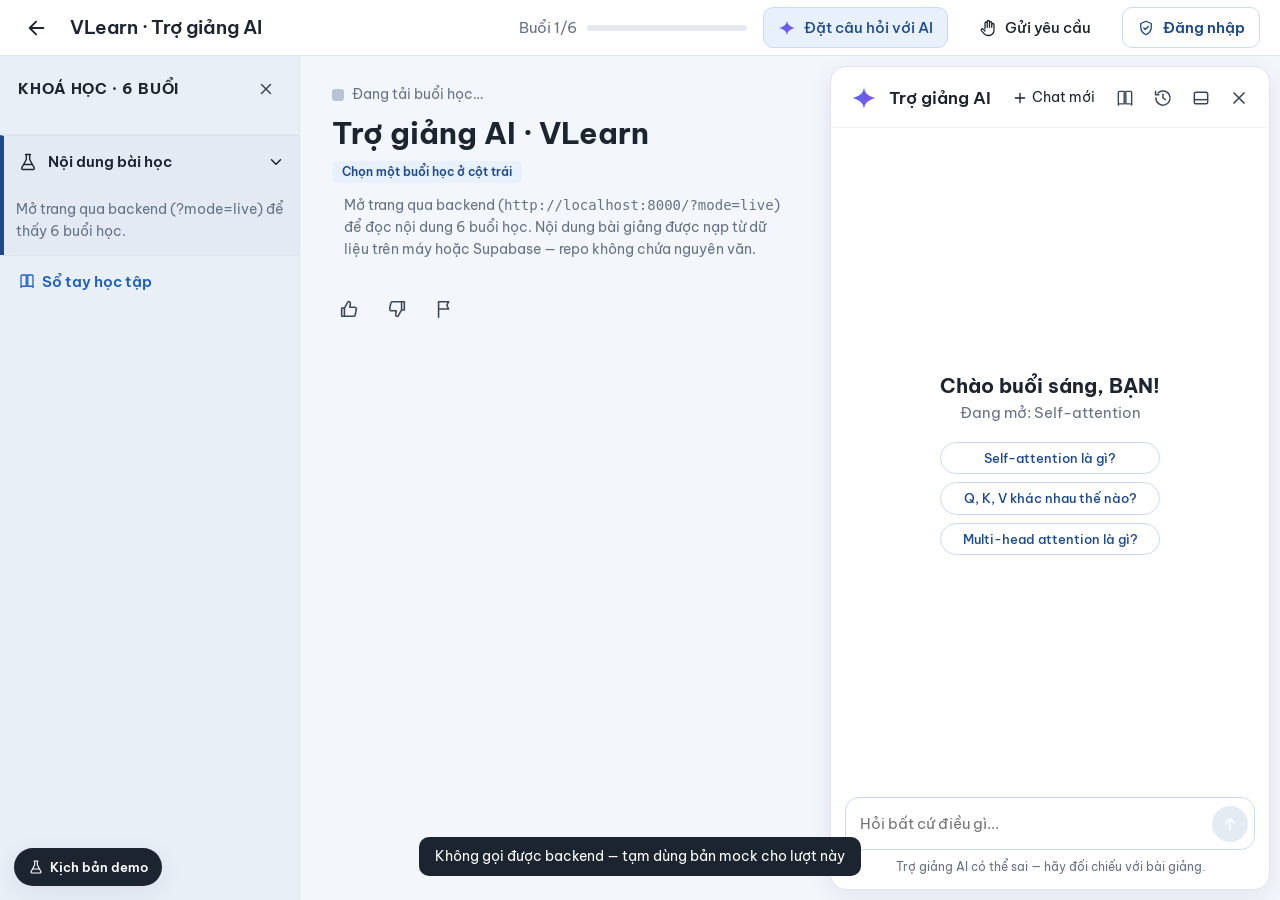
==== frontend/index.html @ 120c7c1f "Tách backend/frontend ra gốc, sửa bôi đen, giảm độ trễ, thêm cấu hình deploy Cấu trúc: bỏ codebase/," ====
<!doctype html>
<html lang="vi">
<head>
  <meta charset="utf-8" />
  <meta name="viewport" content="width=device-width, initial-scale=1" />
  <title>VLearn Adaptive Tutor</title>
  <meta name="description" content="Mock bấm được cho P3 — Trợ giảng AI giải thích lại đúng mức khi học viên chưa hiểu." />
  <link rel="preconnect" href="https://fonts.googleapis.com" />
  <link rel="preconnect" href="https://fonts.gstatic.com" crossorigin />
  <link href="https://fonts.googleapis.com/css2?family=Be+Vietnam+Pro:wght@400;500;600;700&display=swap" rel="stylesheet" />
  <link rel="stylesheet" href="css/styles.css" />
  <link rel="icon" href="data:image/svg+xml,<svg xmlns='http://www.w3.org/2000/svg' viewBox='0 0 100 100'><text y='.9em' font-size='90'>✦</text></svg>" />
</head>
<body>
  <!-- SVG dùng chung -->
  <svg width="0" height="0" style="position:absolute" aria-hidden="true">
    <defs>
      <linearGradient id="spark" x1="0" y1="0" x2="1" y2="1">
        <stop offset="0" stop-color="#3b6cf6" />
        <stop offset="1" stop-color="#9b4de0" />
      </linearGradient>
      <symbol id="i-spark" viewBox="0 0 24 24"><path fill="url(#spark)" d="M12 1.5c.5 4.9 2.2 8 10.5 10.5-8.3 2.5-10 5.6-10.5 10.5-.5-4.9-2.2-8-10.5-10.5C9.8 9.5 11.5 6.4 12 1.5Z"/></symbol>
      <symbol id="i-back" viewBox="0 0 24 24"><path d="M19 12H5m6-7-7 7 7 7" fill="none" stroke="currentColor" stroke-width="2" stroke-linecap="round" stroke-linejoin="round"/></symbol>
      <symbol id="i-hand" viewBox="0 0 24 24"><path d="M8 13V5.5a1.5 1.5 0 0 1 3 0V11m0-6.5V3.5a1.5 1.5 0 0 1 3 0V11m0-6a1.5 1.5 0 0 1 3 0v6m0-3.5a1.5 1.5 0 0 1 3 0V15a7 7 0 0 1-7 7h-1a7 7 0 0 1-5.6-2.8L3.2 15.6a1.6 1.6 0 0 1 2.4-2.1L8 16" fill="none" stroke="currentColor" stroke-width="1.7" stroke-linecap="round" stroke-linejoin="round"/></symbol>
      <symbol id="i-x" viewBox="0 0 24 24"><path d="M6 6l12 12M18 6 6 18" stroke="currentColor" stroke-width="2" stroke-linecap="round"/></symbol>
      <symbol id="i-chev" viewBox="0 0 24 24"><path d="m9 6 6 6-6 6" fill="none" stroke="currentColor" stroke-width="2" stroke-linecap="round" stroke-linejoin="round"/></symbol>
      <symbol id="i-down" viewBox="0 0 24 24"><path d="m6 9 6 6 6-6" fill="none" stroke="currentColor" stroke-width="2" stroke-linecap="round" stroke-linejoin="round"/></symbol>
      <symbol id="i-flask" viewBox="0 0 24 24"><path d="M9 3h6M10 3v6L4.5 19a1.5 1.5 0 0 0 1.3 2h12.4a1.5 1.5 0 0 0 1.3-2L14 9V3M7 15h10" fill="none" stroke="currentColor" stroke-width="1.7" stroke-linecap="round" stroke-linejoin="round"/></symbol>
      <symbol id="i-check" viewBox="0 0 24 24"><path d="m5 12.5 4.5 4.5L19 7.5" fill="none" stroke="currentColor" stroke-width="2" stroke-linecap="round" stroke-linejoin="round"/></symbol>
      <symbol id="i-plus" viewBox="0 0 24 24"><path d="M12 5v14M5 12h14" stroke="currentColor" stroke-width="2" stroke-linecap="round"/></symbol>
      <symbol id="i-history" viewBox="0 0 24 24"><path d="M3.5 12a8.5 8.5 0 1 0 2.5-6M3 4v4h4m5-.5V12l3 2" fill="none" stroke="currentColor" stroke-width="1.8" stroke-linecap="round" stroke-linejoin="round"/></symbol>
      <symbol id="i-panel" viewBox="0 0 24 24"><rect x="4" y="5" width="16" height="14" rx="2" fill="none" stroke="currentColor" stroke-width="1.8"/><path d="M4 14h16" stroke="currentColor" stroke-width="1.8"/></symbol>
      <symbol id="i-book" viewBox="0 0 24 24"><path d="M4 5.5A1.5 1.5 0 0 1 5.5 4H11v15H5.5A1.5 1.5 0 0 0 4 20.5v-15Zm16 0A1.5 1.5 0 0 0 18.5 4H13v15h5.5a1.5 1.5 0 0 1 1.5 1.5v-15Z" fill="none" stroke="currentColor" stroke-width="1.7" stroke-linejoin="round"/></symbol>
      <symbol id="i-up" viewBox="0 0 24 24"><path d="M7 11v9H4v-9h3Zm0 0 4-7a2 2 0 0 1 2.5 2.4L12.8 10H18a2 2 0 0 1 2 2.3l-1.2 6A2 2 0 0 1 16.8 20H7" fill="none" stroke="currentColor" stroke-width="1.7" stroke-linejoin="round"/></symbol>
      <symbol id="i-dn" viewBox="0 0 24 24"><g transform="rotate(180 12 12)"><path d="M7 11v9H4v-9h3Zm0 0 4-7a2 2 0 0 1 2.5 2.4L12.8 10H18a2 2 0 0 1 2 2.3l-1.2 6A2 2 0 0 1 16.8 20H7" fill="none" stroke="currentColor" stroke-width="1.7" stroke-linejoin="round"/></g></symbol>
      <symbol id="i-flag" viewBox="0 0 24 24"><path d="M5 21V4m0 0h11l-2 4 2 4H5" fill="none" stroke="currentColor" stroke-width="1.7" stroke-linecap="round" stroke-linejoin="round"/></symbol>
      <symbol id="i-send" viewBox="0 0 24 24"><path d="M12 19V5m-6 6 6-6 6 6" fill="none" stroke="currentColor" stroke-width="2.2" stroke-linecap="round" stroke-linejoin="round"/></symbol>
      <symbol id="i-doc" viewBox="0 0 24 24"><path d="M7 3h7l4 4v14H7zM14 3v4h4M9.5 12h6M9.5 15.5h6" fill="none" stroke="currentColor" stroke-width="1.7" stroke-linejoin="round"/></symbol>
      <symbol id="i-info" viewBox="0 0 24 24"><circle cx="12" cy="12" r="9" fill="none" stroke="currentColor" stroke-width="1.8"/><path d="M12 11v5m0-8.5v.5" stroke="currentColor" stroke-width="2" stroke-linecap="round"/></symbol>
      <symbol id="i-shield" viewBox="0 0 24 24"><path d="M12 3 5 6v5c0 4.5 3 8 7 10 4-2 7-5.5 7-10V6l-7-3Z" fill="none" stroke="currentColor" stroke-width="1.8" stroke-linejoin="round"/><path d="m9 12 2 2 4-4" fill="none" stroke="currentColor" stroke-width="1.8" stroke-linecap="round" stroke-linejoin="round"/></symbol>
      <symbol id="i-bulb" viewBox="0 0 24 24"><path d="M9 18h6m-5 3h4M12 3a6 6 0 0 0-3.5 10.9c.6.5 1 1.2 1 2.1h5c0-.9.4-1.6 1-2.1A6 6 0 0 0 12 3Z" fill="none" stroke="currentColor" stroke-width="1.7" stroke-linejoin="round"/></symbol>
    </defs>
  </svg>

  <header class="topbar">
    <button class="back" aria-label="Quay lại"><svg width="22" height="22"><use href="#i-back"/></svg></button>
    <h1 id="lessonDay">VLearn · Trợ giảng AI</h1>
    <div class="spacer"></div>
    <div class="progress">Buổi 1/6 <div class="bar"></div></div>
    <button class="top-btn active" id="askAiBtn" aria-pressed="true"><svg width="18" height="18"><use href="#i-spark"/></svg><span class="txt">Đặt câu hỏi với AI</span></button>
    <button class="top-btn" id="requestBtn"><svg width="18" height="18"><use href="#i-hand"/></svg><span class="txt">Gửi yêu cầu</span></button>
    <!-- Chưa đăng nhập thì hiện hẳn nút có chữ; đăng nhập rồi mới thu về avatar. -->
    <button class="top-btn signin" id="signInBtn"><svg width="18" height="18"><use href="#i-shield"/></svg><span class="txt">Đăng nhập</span></button>
    <button class="avatar" id="topAvatar" aria-label="Tài khoản" title="Tài khoản của bạn" hidden>?</button>
    <div class="account-menu" id="accountMenu"></div>
  </header>

  <div class="shell">
    <!-- Cột trái: 6 buổi học + mục trong buổi -->
    <nav class="sidebar" aria-label="Nội dung khoá học">
      <div class="side-head"><h2>KHOÁ HỌC · 6 BUỔI</h2><button class="icon-btn" aria-label="Đóng"><svg width="18" height="18"><use href="#i-x"/></svg></button></div>
      <div class="lesson-list" id="lessonList"></div>
      <div class="side-group">
        <div class="gtitle"><svg width="20" height="20"><use href="#i-flask"/></svg><span style="flex:1" id="sideGroupTitle">Nội dung bài học</span><svg width="18" height="18"><use href="#i-down"/></svg></div>
        <div id="sideItems"></div>
      </div>
      <div class="side-foot">
        <button class="link-btn" id="openNotebookSide"><svg width="18" height="18"><use href="#i-book"/></svg>Sổ tay học tập</button>
      </div>
    </nav>

    <!-- Nội dung bài — nạp lúc chạy từ /api/lessons, không nằm trong repo -->
    <main class="main" id="main">
      <article class="lesson">
        <div id="lessonHead">
          <div class="crumb"><i></i>Đang tải buổi học…</div>
          <h2>Trợ giảng AI · VLearn</h2>
          <span class="tag">Chọn một buổi học ở cột trái</span>
        </div>

        <div class="lesson-body" id="lessonBody">
          <p class="side-empty">Mở trang qua backend (<code>http://localhost:8000/?mode=live</code>) để đọc nội dung 6 buổi học.
          Nội dung bài giảng được nạp từ dữ liệu trên máy hoặc Supabase — repo không chứa nguyên văn.</p>
        </div>

        <div class="feedback-row">
          <button class="icon-btn" aria-label="Thích"><svg width="22" height="22"><use href="#i-up"/></svg></button>
          <button class="icon-btn" aria-label="Không thích"><svg width="22" height="22"><use href="#i-dn"/></svg></button>
          <button class="icon-btn" aria-label="Báo lỗi"><svg width="22" height="22"><use href="#i-flag"/></svg></button>
        </div>
      </article>
    </main>

    <!-- Trợ giảng AI -->
    <aside class="tutor" id="tutor" aria-label="Trợ giảng AI">
      <div class="t-head">
        <svg width="26" height="26"><use href="#i-spark"/></svg>
        <span class="name">Trợ giảng AI</span>
        <button class="new" id="newChat" aria-label="Chat mới"><svg width="16" height="16"><use href="#i-plus"/></svg><span class="txt">Chat mới</span></button>
        <button class="icon-btn" id="notebookBtn" aria-label="Sổ tay học tập" title="Sổ tay học tập"><svg width="20" height="20"><use href="#i-book"/></svg></button>
        <button class="icon-btn" id="historyBtn" aria-label="Lịch sử" title="Lịch sử chat"><svg width="20" height="20"><use href="#i-history"/></svg></button>
        <button class="icon-btn" id="wideBtn" aria-label="Mở rộng" title="Mở rộng khung chat"><svg width="20" height="20"><use href="#i-panel"/></svg></button>
        <button class="icon-btn" id="closeTutor" aria-label="Đóng"><svg width="20" height="20"><use href="#i-x"/></svg></button>
      </div>
      <div class="t-body" id="chat" aria-live="polite"></div>
      <div class="t-foot">
        <div class="sel-chip" id="selChip" hidden><svg width="14" height="14"><use href="#i-doc"/></svg><span id="selText"></span><button class="icon-btn" id="selClear" aria-label="Bỏ đoạn đã chọn"><svg width="14" height="14"><use href="#i-x"/></svg></button></div>
        <form class="composer" id="composer">
          <input id="input" autocomplete="off" placeholder="Hỏi bất cứ điều gì..." aria-label="Câu hỏi cho Trợ giảng AI" />
          <button class="send" id="sendBtn" aria-label="Gửi"><svg width="18" height="18"><use href="#i-send"/></svg></button>
        </form>
        <div class="disclaimer">Trợ giảng AI có thể sai — hãy đối chiếu với bài giảng.</div>
      </div>
    </aside>
  </div>

  <button class="sel-pop" id="selPop"><svg width="14" height="14"><use href="#i-spark"/></svg>Hỏi Trợ giảng AI</button>

  <!-- Sổ tay học tập -->
  <div class="overlay" id="notebook" role="dialog" aria-modal="true" aria-labelledby="nbTitle">
    <div class="modal">
      <header>
        <svg width="22" height="22"><use href="#i-book"/></svg>
        <h3 id="nbTitle">Sổ tay học tập · Mức hiểu của bạn</h3>
        <button class="icon-btn" data-close aria-label="Đóng"><svg width="18" height="18"><use href="#i-x"/></svg></button>
      </header>
      <div class="content" id="nbContent"></div>
    </div>
  </div>

  <!-- Đoạn nguồn -->
  <div class="overlay" id="sourceView" role="dialog" aria-modal="true" aria-labelledby="srcTitle">
    <div class="modal">
      <header>
        <svg width="22" height="22"><use href="#i-doc"/></svg>
        <h3 id="srcTitle">Đoạn gốc</h3>
        <button class="icon-btn" data-close aria-label="Đóng"><svg width="18" height="18"><use href="#i-x"/></svg></button>
      </header>
      <div class="content" id="srcContent"></div>
    </div>
  </div>

  <!-- Bảng điều khiển demo -->
  <button class="demo-toggle" id="demoToggle" aria-expanded="false"><svg width="16" height="16"><use href="#i-flask"/></svg>Kịch bản demo</button>
  <div class="demo" id="demo"></div>

  <!-- Đăng nhập / đăng ký -->
  <div class="overlay" id="authOverlay" role="dialog" aria-modal="true" aria-labelledby="authTitle">
    <div class="modal narrow">
      <header>
        <svg width="22" height="22"><use href="#i-shield"/></svg>
        <h3 id="authTitle">Tài khoản học viên</h3>
        <button class="icon-btn" data-close aria-label="Đóng"><svg width="18" height="18"><use href="#i-x"/></svg></button>
      </header>
      <div class="content" id="authBody"></div>
    </div>
  </div>

  <div class="toast" id="toast" role="status"></div>

  <!-- Địa chỉ backend khi deploy tách đôi (Vercel + Render). Không chứa bí mật. -->
  <script src="config.js"></script>
  <script src="js/content.js"></script>
  <!-- Sinh trên máy bởi scripts/build_local_data.py, KHÔNG commit. Thiếu file thì mock dùng tóm tắt. -->
  <script src="data/sources.local.js" onerror="window.VLEARN_SOURCES_LOCAL = null"></script>
  <script src="js/engine.js"></script>
  <script src="js/api.js"></script>
  <script src="js/app.js"></script>
  <script src="js/auth.js"></script>
  <script src="js/lessons.js"></script>
</body>
</html>
---- frontend/css/styles.css ----
:root {
  --navy: #1b4a8f;
  --navy-dark: #143a73;
  --blue: #1f5fbf;
  --blue-soft: #e8f0fc;
  --blue-line: #c9daf5;
  --bg: #f3f6fb;
  --side: #e9eff7;
  --surface: #ffffff;
  --line: #dfe5ee;
  --text: #1c2430;
  --muted: #667285;
  --red: #d0312d;
  --green: #1d7f47;
  --green-soft: #e9f6ee;
  --amber: #a15c00;
  --amber-soft: #fff4e0;
  --violet: #6a4ce0;
  --radius: 14px;
  --shadow: 0 6px 24px rgba(20, 40, 80, 0.08);
  --font: "Be Vietnam Pro", system-ui, -apple-system, "Segoe UI", Roboto, sans-serif;
}

* { box-sizing: border-box; }
html, body { margin: 0; height: 100%; }
body {
  font-family: var(--font);
  color: var(--text);
  background: var(--bg);
  font-size: 15px;
  line-height: 1.55;
  overflow: hidden;
}
button { font: inherit; color: inherit; cursor: pointer; }
.sr-only { position: absolute; width: 1px; height: 1px; overflow: hidden; clip: rect(0 0 0 0); }
svg { flex-shrink: 0; }

/* ---------- Header ---------- */
.topbar {
  height: 56px;
  display: flex;
  align-items: center;
  gap: 16px;
  padding: 0 20px;
  background: var(--surface);
  border-bottom: 1px solid var(--line);
  position: relative;
  z-index: 20;
}
.topbar .back { border: 0; background: none; padding: 6px; border-radius: 8px; display: grid; place-items: center; }
.topbar .back:hover { background: var(--bg); }
.topbar h1 { font-size: 19px; font-weight: 600; margin: 0; white-space: nowrap; }
.topbar .spacer { flex: 1; }
.progress { display: flex; align-items: center; gap: 10px; color: var(--muted); font-size: 15px; white-space: nowrap; }
.progress .bar { width: 160px; height: 6px; border-radius: 6px; background: #e6eaf0; }
.top-btn {
  display: inline-flex; align-items: center; gap: 8px;
  border: 1px solid transparent; background: none;
  padding: 8px 14px; border-radius: 10px; font-weight: 500; white-space: nowrap;
}
.top-btn:hover { background: var(--bg); }
.top-btn.active { background: var(--blue-soft); border-color: var(--blue-line); color: var(--navy); }
/* .top-btn/.avatar đặt display nên phải thắng lại thuộc tính hidden của HTML. */
.top-btn[hidden], .avatar[hidden] { display: none !important; }
.top-btn.signin { border-color: var(--blue-line); color: var(--navy); font-weight: 600; }
.top-btn.signin:hover { background: var(--blue-soft); }
.avatar {
  width: 40px; height: 40px; border-radius: 50%;
  background: var(--blue-soft); color: var(--navy);
  display: grid; place-items: center; font-weight: 700; font-size: 14px;
}
.avatar.sm { width: 30px; height: 30px; font-size: 12px; background: var(--blue-soft); }

/* ---------- Layout ---------- */
.shell { display: flex; height: calc(100% - 56px); }

.sidebar {
  width: 300px;
  background: var(--side);
  border-right: 1px solid var(--line);
  overflow-y: auto;
  flex-shrink: 0;
}
.side-head { display: flex; justify-content: space-between; align-items: center; padding: 18px 18px 14px; }
.side-head h2 { font-size: 15px; letter-spacing: 0.06em; margin: 0; font-weight: 700; }
.side-row {
  display: flex; justify-content: space-between; align-items: center;
  padding: 14px 18px; border-top: 1px solid var(--line); font-weight: 600; font-size: 16px;
  background: none; border-left: 0; border-right: 0; border-bottom: 0; width: 100%; text-align: left;
}
.side-group { border-top: 1px solid var(--line); border-left: 4px solid var(--navy); background: #e3eaf4; }
.side-group .gtitle { display: flex; align-items: center; gap: 10px; padding: 14px 14px; font-weight: 600; }
.side-item {
  display: flex; align-items: center; gap: 10px;
  padding: 10px 14px 10px 18px; font-size: 14.5px; width: 100%;
  border: 0; background: none; text-align: left;
}
.side-item .num {
  width: 24px; height: 24px; border-radius: 50%; border: 1.5px solid #8292a8;
  display: grid; place-items: center; font-size: 12px; flex-shrink: 0;
}
.side-item .label { flex: 1; overflow: hidden; white-space: nowrap; text-overflow: ellipsis; }
.side-item .state { font-size: 13px; color: var(--muted); white-space: nowrap; }
.side-item .state.done { color: var(--text); }
.side-item.active { background: var(--blue-soft); color: var(--navy); font-weight: 600; box-shadow: inset 3px 0 0 var(--red); border-radius: 0 10px 10px 0; margin-right: 10px; width: calc(100% - 10px); }
.side-item.active .num { background: var(--navy); color: #fff; border-color: var(--navy); }
.side-item.active .state { color: var(--navy); font-weight: 600; }
.side-foot { padding: 14px 18px; border-top: 1px solid var(--line); }
.link-btn { border: 0; background: none; color: var(--blue); font-weight: 600; padding: 0; display: inline-flex; gap: 6px; align-items: center; }

.main { flex: 1; overflow-y: auto; min-width: 0; }
.lesson { max-width: 820px; margin: 0 auto; padding: 28px 32px 60px; }
.crumb { display: inline-flex; align-items: center; gap: 8px; color: var(--muted); font-size: 14px; }
.crumb i { width: 12px; height: 12px; border-radius: 3px; background: #b8c3d3; display: inline-block; }
.lesson h2 { font-size: 30px; line-height: 1.25; margin: 8px 0 6px; }
.tag { display: inline-block; font-size: 12px; background: var(--blue-soft); color: var(--navy); padding: 2px 10px; border-radius: 6px; font-weight: 600; }

.slide {
  margin: 20px 0;
  border-radius: 14px;
  padding: 26px 28px;
  color: #fff;
  background: radial-gradient(circle at 85% 15%, #27508f 0%, transparent 45%), linear-gradient(135deg, #0f2447, #163a6e);
  position: relative;
}
.slide h3 { margin: 0; font-size: 24px; }
.slide .sub { opacity: 0.8; margin-bottom: 18px; }
.sentence { display: flex; flex-wrap: wrap; gap: 8px; margin-bottom: 14px; }
.tok { padding: 4px 10px; border-radius: 8px; background: rgba(255, 255, 255, 0.1); border: 1px solid rgba(255, 255, 255, 0.2); font-size: 14px; }
.tok.q { background: #f2c14e; color: #1b1b1b; border-color: #f2c14e; font-weight: 700; }
.weights { display: grid; grid-template-columns: 90px 1fr 44px; gap: 6px 10px; align-items: center; font-size: 13px; max-width: 460px; }
.weights .w { height: 8px; border-radius: 6px; background: rgba(255, 255, 255, 0.15); overflow: hidden; }
.weights .w span { display: block; height: 100%; background: linear-gradient(90deg, #7fb2ff, #b9d4ff); }
.slide .note { position: absolute; right: 16px; bottom: 10px; font-size: 11px; opacity: 0.65; }
.qkv { display: flex; gap: 10px; margin-top: 16px; flex-wrap: wrap; }
.qkv div { border: 1px solid rgba(255, 255, 255, 0.35); border-radius: 10px; padding: 6px 12px; font-size: 13px; }

.lesson-body p { margin: 0 0 14px; }
.lesson-body .src { color: var(--muted); font-size: 12px; }

/* ---------- Mục bài giảng dạng "slide" (js/lessons.js · renderSlide) ----------
   Transcript là lời nói nên đọc thẳng rất lan man. Mỗi mục vì vậy hiện theo thứ tự:
   ý chính đã duyệt → khái niệm → lời giảng đã dọn → hoạt động lớp → nguyên văn (gập lại). */
.lesson .hint { font-size: 13px; color: var(--muted); margin: 14px 0 0; }
.lesson .hint b { color: var(--navy); }

.lslide {
  background: var(--surface); border: 1px solid var(--line); border-radius: var(--radius);
  padding: 20px 24px 18px; margin: 18px 0; scroll-margin-top: 16px;
}
.lslide-head { display: flex; gap: 12px; align-items: flex-start; margin-bottom: 14px; }
.lslide-no {
  flex-shrink: 0; width: 26px; height: 26px; border-radius: 8px; background: var(--navy); color: #fff;
  display: grid; place-items: center; font-size: 13px; font-weight: 700; margin-top: 2px;
}
.lslide-title h3 { margin: 0; font-size: 19px; line-height: 1.3; }
.lslide-meta { display: block; font-size: 12.5px; color: var(--muted); margin-top: 3px; }

.lslide-key { background: var(--blue-soft); border-radius: 10px; padding: 12px 16px; margin-bottom: 14px; }
.lslide-key-title { font-size: 12.5px; font-weight: 700; color: var(--navy); text-transform: uppercase; letter-spacing: 0.04em; }
.lslide-key ul { margin: 8px 0 0; padding-left: 18px; }
.lslide-key li { margin-bottom: 5px; line-height: 1.5; }
.lslide-key li:last-child { margin-bottom: 0; }

.lslide-concepts { display: flex; flex-wrap: wrap; gap: 6px; align-items: center; margin-bottom: 14px; }
.lslide-concepts .lbl { font-size: 12.5px; color: var(--muted); }

.lslide-body { line-height: 1.65; }
.lslide-body p { margin: 0 0 12px; }
.lslide-body p:last-child { margin-bottom: 0; }

.lslide-activity {
  font-size: 13.5px; color: var(--amber); background: var(--amber-soft);
  border-radius: 8px; padding: 8px 12px; margin-top: 12px;
}

.lslide-raw { margin-top: 14px; border-top: 1px dashed var(--line); padding-top: 10px; }
.lslide-raw summary { cursor: pointer; font-size: 13px; color: var(--muted); }
.lslide-raw summary:hover { color: var(--navy); }
.lslide-raw p { font-size: 13.5px; color: #48566b; line-height: 1.6; margin: 10px 0 0; }
.lslide-rawid { font-size: 11px; color: var(--muted); background: var(--bg); border-radius: 4px; padding: 1px 5px; }
.card { background: var(--surface); border: 1px solid var(--line); border-radius: var(--radius); padding: 18px 20px; margin: 18px 0; }
.card h4 { margin: 0 0 10px; display: flex; align-items: center; gap: 8px; font-size: 15px; }
.card ul { margin: 0; padding-left: 20px; }
.feedback-row { display: flex; gap: 14px; margin: 20px 0; }
.icon-btn { border: 0; background: none; padding: 6px; border-radius: 8px; display: inline-grid; place-items: center; color: #3b4658; }
.icon-btn:hover { background: #eef2f7; }
.icon-btn.on { color: var(--navy); background: var(--blue-soft); }
.nav-row { display: flex; justify-content: space-between; border-top: 1px solid var(--line); padding-top: 18px; }
.btn { border-radius: 10px; padding: 11px 20px; font-weight: 600; border: 1px solid var(--line); background: var(--surface); display: inline-flex; align-items: center; gap: 8px; }
.btn.primary { background: var(--navy); border-color: var(--navy); color: #fff; }
.btn.primary:hover { background: var(--navy-dark); }
.btn.small { padding: 7px 12px; font-size: 13.5px; border-radius: 8px; }
.too-long { color: var(--red); font-size: 17px; margin: 8px 0; }

.sel-pop {
  position: fixed; z-index: 40; display: none;
  background: var(--navy); color: #fff; border: 0; border-radius: 10px;
  padding: 7px 12px; font-weight: 600; font-size: 13px; box-shadow: var(--shadow);
  align-items: center; gap: 6px;
}

/* ---------- Tutor panel ---------- */
.tutor {
  width: 440px;
  flex-shrink: 0;
  margin: 10px 10px 10px 0;
  background: var(--surface);
  border: 1px solid var(--line);
  border-radius: 16px;
  display: flex;
  flex-direction: column;
  box-shadow: var(--shadow);
  min-height: 0;
  transition: width 0.2s ease;
}
.tutor.wide { width: 640px; }
.tutor[hidden] { display: none; }
.t-head { display: flex; align-items: center; gap: 6px; padding: 14px 14px 12px 20px; border-bottom: 1px solid #eef1f5; }
.t-head .name { font-weight: 600; font-size: 16.5px; margin-left: 6px; flex: 1; }
.t-head .new { border: 0; background: none; display: inline-flex; align-items: center; gap: 4px; padding: 6px 8px; border-radius: 8px; font-size: 14px; }
.t-head .new:hover { background: var(--bg); }

.t-body { flex: 1; overflow-y: auto; padding: 18px 16px 8px; display: flex; flex-direction: column; gap: 14px; }
.empty { margin: auto; text-align: center; padding: 20px; }
.empty .hi { font-size: 20px; font-weight: 700; }
.empty .ctx { color: var(--muted); }
.empty .starters { display: flex; flex-direction: column; gap: 8px; margin-top: 18px; }

.msg { display: flex; gap: 10px; align-items: flex-start; }
.msg.user { justify-content: flex-end; }
.msg.user > div:first-child { max-width: 80%; }
.bubble { background: var(--blue-soft); color: var(--navy); padding: 9px 14px; border-radius: 14px 14px 4px 14px; white-space: pre-wrap; }
.bubble .quote { display: block; font-size: 12.5px; color: var(--muted); border-left: 3px solid var(--blue-line); padding-left: 8px; margin-bottom: 6px; white-space: normal; }
.msg .time { font-size: 11px; color: var(--muted); text-align: right; margin-top: 2px; }
.ai-ico { width: 30px; height: 30px; display: grid; place-items: center; flex-shrink: 0; margin-top: 2px; }
.ai-card { flex: 1; min-width: 0; border: 1px solid var(--line); border-radius: 14px; padding: 12px 14px; background: #fff; }
.ai-card.plain { border: 0; padding: 2px 0; }
.ai-card p { margin: 0 0 8px; }
.ai-card p:last-child { margin-bottom: 0; }
.lead { font-size: 12px; font-weight: 700; color: var(--violet); text-transform: uppercase; letter-spacing: 0.04em; margin-bottom: 6px; }

.why { display: flex; gap: 8px; align-items: flex-start; font-size: 13px; background: #f4f1ff; color: #4a3a9c; border-radius: 10px; padding: 8px 10px; margin-bottom: 10px; }
.blk { margin: 0 0 10px; }
.blk-title { font-size: 13px; font-weight: 700; margin-bottom: 4px; display: flex; gap: 6px; align-items: center; }
.blk.analogy { background: #fffaf0; border: 1px solid #f3e2bf; border-radius: 10px; padding: 9px 11px; }
.blk.prereq { background: var(--blue-soft); border: 1px solid var(--blue-line); border-radius: 10px; padding: 9px 11px; }
.blk.key { border-left: 4px solid var(--navy); background: #f5f8fd; padding: 8px 11px; border-radius: 0 10px 10px 0; }
.blk.limit { font-size: 13.5px; color: #5a4200; background: var(--amber-soft); border-radius: 10px; padding: 8px 11px; }
.blk.outside { font-size: 13.5px; border: 1px dashed #c2a3ff; background: #faf7ff; border-radius: 10px; padding: 8px 11px; }
.pill-outside { display: inline-block; font-size: 11px; font-weight: 700; color: #5b3ec8; background: #ece5ff; padding: 1px 8px; border-radius: 20px; margin-bottom: 4px; }
.blk.formula { font-family: "JetBrains Mono", ui-monospace, Consolas, monospace; background: #0f2447; color: #e6eeff; padding: 9px 12px; border-radius: 10px; font-size: 13.5px; overflow-x: auto; }
.map { width: 100%; border-collapse: collapse; font-size: 13.5px; }
.map td { padding: 6px 8px; border-bottom: 1px solid #eef1f5; vertical-align: top; }
.map td:first-child { color: #5a6474; width: 46%; }
.map td.arrow { width: 18px; color: var(--muted); padding: 6px 0; }
.steps { margin: 0; padding-left: 20px; }
.steps li { margin-bottom: 4px; }
.cite { color: var(--blue); font-size: 12px; white-space: nowrap; border: 0; background: none; padding: 0 0 0 2px; }
.cite:hover { text-decoration: underline; }

.fid { display: inline-flex; align-items: center; gap: 6px; border: 1px solid #bfe3cd; background: var(--green-soft); color: var(--green); font-size: 12.5px; font-weight: 600; border-radius: 20px; padding: 4px 10px; }
.fid.warn { border-color: #f1cf95; background: var(--amber-soft); color: var(--amber); }
.fid-list { font-size: 13px; background: #f8faf9; border-radius: 10px; padding: 8px 10px; margin-top: 6px; }
.fid-list li { margin-bottom: 3px; }
.sources { display: flex; flex-wrap: wrap; gap: 2px 8px; align-items: center; margin-top: 10px; font-size: 12.5px; color: var(--muted); }
.src-chip { display: inline-flex; align-items: center; gap: 4px; border: 0; background: none; color: var(--blue); font-size: 12.5px; padding: 2px 0; }
.src-chip:hover { text-decoration: underline; }

.toolbar { display: flex; flex-wrap: wrap; align-items: center; gap: 6px; margin-top: 10px; padding-top: 10px; border-top: 1px solid #eef1f5; }
.chip { border: 1px solid var(--blue-line); background: #fff; color: var(--navy); border-radius: 20px; padding: 5px 12px; font-size: 13px; font-weight: 500; }
.chip:hover { background: var(--blue-soft); }
.chip.solid { background: var(--navy); border-color: var(--navy); color: #fff; }
.chip.ghost { border-color: var(--line); color: var(--muted); }
.chip:disabled { opacity: 0.5; cursor: default; }
body:not(.dev) .dev-only { display: none; }
.push { flex: 1; }
.confused-btn { border: 1px solid #f2c7c5; background: #fff6f5; color: #a3261f; border-radius: 20px; padding: 5px 12px; font-size: 13px; font-weight: 600; }
.confused-btn:hover { background: #ffecea; }
details.trace { margin-top: 8px; font-size: 12px; color: var(--muted); }
details.trace pre { background: #0f172a; color: #d6e2ff; padding: 10px; border-radius: 10px; overflow-x: auto; font-size: 11.5px; line-height: 1.45; }
details.trace summary { cursor: pointer; }

/* Khảo sát */
.survey h5 { margin: 4px 0 8px; font-size: 14.5px; }
.srow { display: grid; grid-template-columns: 1fr auto; gap: 8px; align-items: center; padding: 6px 0; border-bottom: 1px dashed #edf0f5; }
.srow .cname { font-size: 13.5px; }
.srow .cname small { display: block; color: var(--muted); font-size: 11.5px; }
.seg { display: inline-flex; border: 1px solid var(--line); border-radius: 10px; overflow: hidden; }
.seg button { border: 0; background: #fff; padding: 6px 10px; font-size: 12.5px; border-right: 1px solid var(--line); }
.seg button:last-child { border-right: 0; }
.seg button[aria-pressed="true"] { background: var(--navy); color: #fff; font-weight: 600; }
.seg.wrap { flex-wrap: wrap; }
.survey .styles { display: flex; flex-wrap: wrap; gap: 6px; margin: 6px 0 4px; }
.survey .styles button[aria-pressed="true"] { background: var(--navy); color: #fff; border-color: var(--navy); }
.survey input[type="text"] { width: 100%; border: 1px solid var(--line); border-radius: 10px; padding: 8px 10px; font: inherit; font-size: 13.5px; margin-top: 8px; }
.survey .actions { display: flex; gap: 8px; margin-top: 12px; flex-wrap: wrap; }
.survey .actions .btn.primary { flex: 1; justify-content: center; }
.survey.done { opacity: 0.7; }
.muted { color: var(--muted); font-size: 12.5px; }

/* Câu kiểm tra */
.opt { display: flex; gap: 10px; align-items: center; width: 100%; text-align: left; border: 1px solid var(--line); background: #fff; border-radius: 10px; padding: 8px 10px; margin-top: 6px; font-size: 13.5px; }
.opt .k { width: 24px; height: 24px; border-radius: 50%; border: 1px solid var(--line); display: grid; place-items: center; font-size: 12px; font-weight: 700; flex-shrink: 0; }
.opt:hover:not(:disabled) { border-color: var(--blue-line); background: var(--blue-soft); }
.opt.right { border-color: #9fd6b4; background: var(--green-soft); }
.opt.right .k { background: var(--green); color: #fff; border-color: var(--green); }
.opt.wrong { border-color: #f0b8b5; background: #fff3f2; }
.opt.wrong .k { background: var(--red); color: #fff; border-color: var(--red); }
.opt:disabled { cursor: default; }
.result { margin-top: 10px; border-radius: 10px; padding: 9px 11px; font-size: 13.5px; }
.result.ok { background: var(--green-soft); border: 1px solid #bfe3cd; }
.result.no { background: #fff3f2; border: 1px solid #f0c7c4; }

.notice { display: flex; gap: 8px; align-items: center; background: var(--green-soft); border: 1px solid #bfe3cd; color: #135c33; border-radius: 12px; padding: 8px 12px; font-size: 13px; margin-left: 40px; }
.notice.down { background: var(--amber-soft); border-color: #f1d49d; color: #6b4300; }
.notice .undo { white-space: nowrap; margin-left: auto; border: 0; background: none; color: inherit; font-weight: 700; text-decoration: underline; font-size: 13px; }

.handoff textarea { width: 100%; min-height: 86px; border: 1px solid var(--line); border-radius: 10px; padding: 8px 10px; font: inherit; font-size: 13.5px; resize: vertical; }
.typing { display: inline-flex; align-items: center; gap: 4px; padding: 10px 2px; }
.typing i { width: 7px; height: 7px; border-radius: 50%; background: #9aa6b8; animation: blink 1.2s infinite ease-in-out; }
.typing i:nth-child(2) { animation-delay: 0.15s; }
.typing i:nth-child(3) { animation-delay: 0.3s; }
/* Nói rõ trợ giảng đang làm gì trong lúc chờ — xem js/app.js · WAIT_STEPS */
.typing-label { margin-left: 8px; font-size: 13px; color: var(--muted); animation: fade-in 0.25s ease; }
.typing-label:empty { display: none; }
@keyframes blink { 0%, 80%, 100% { opacity: 0.25; } 40% { opacity: 1; } }
@keyframes fade-in { from { opacity: 0; } to { opacity: 1; } }

.t-foot { padding: 10px 14px 12px; }
.sel-chip { display: flex; gap: 8px; align-items: center; font-size: 12.5px; background: var(--blue-soft); color: var(--navy); border-radius: 10px; padding: 6px 10px; margin-bottom: 8px; }
.sel-chip[hidden] { display: none; }
.sel-chip span { flex: 1; overflow: hidden; white-space: nowrap; text-overflow: ellipsis; }
.composer { display: flex; align-items: center; gap: 8px; border: 1px solid var(--blue-line); border-radius: 14px; padding: 6px 6px 6px 14px; background: #fff; }
.composer:focus-within { border-color: var(--blue); box-shadow: 0 0 0 3px rgba(31, 95, 191, 0.12); }
.composer input { flex: 1; border: 0; outline: 0; font: inherit; font-size: 15px; min-width: 0; padding: 8px 0; }
.send { width: 36px; height: 36px; border-radius: 50%; border: 0; background: #e5ebf3; color: #fff; display: grid; place-items: center; }
.send.ready { background: var(--blue); }
.disclaimer { text-align: center; font-size: 12px; color: var(--muted); margin-top: 8px; }

/* ---------- Modal / drawer ---------- */
.overlay { position: fixed; inset: 0; background: rgba(15, 25, 45, 0.35); z-index: 50; display: none; align-items: center; justify-content: center; padding: 16px; }
.overlay.open { display: flex; }
.modal { background: #fff; border-radius: 16px; width: min(720px, 100%); max-height: 90vh; overflow-y: auto; box-shadow: var(--shadow); }
.modal header { display: flex; align-items: center; gap: 10px; padding: 16px 20px; border-bottom: 1px solid var(--line); position: sticky; top: 0; background: #fff; }
.modal header h3 { margin: 0; flex: 1; font-size: 17px; }
.modal .content { padding: 16px 20px 20px; }
.ptable { width: 100%; border-collapse: collapse; font-size: 14px; }
.ptable th { text-align: left; font-size: 12px; color: var(--muted); text-transform: uppercase; letter-spacing: 0.04em; padding: 8px 6px; border-bottom: 1px solid var(--line); }
.ptable td { padding: 9px 6px; border-bottom: 1px solid #eef1f5; vertical-align: middle; }
.ptable select, .modal select { font: inherit; font-size: 13.5px; border: 1px solid var(--line); border-radius: 8px; padding: 5px 8px; background: #fff; }
.lvl { display: inline-block; padding: 2px 9px; border-radius: 20px; font-size: 12px; font-weight: 600; }
.lvl.chua { background: #fff1e0; color: #8a4b00; }
.lvl.biet_so { background: #fff8d6; color: #735c00; }
.lvl.hieu_ro { background: var(--green-soft); color: var(--green); }
.switch { display: inline-flex; align-items: center; gap: 10px; font-weight: 600; font-size: 14px; }
.switch input { width: 40px; height: 22px; appearance: none; background: #c9d1dd; border-radius: 22px; position: relative; cursor: pointer; transition: background 0.2s; }
.switch input::after { content: ""; position: absolute; width: 18px; height: 18px; border-radius: 50%; background: #fff; top: 2px; left: 2px; transition: left 0.2s; }
.switch input:checked { background: var(--navy); }
.switch input:checked::after { left: 20px; }
.privacy { display: flex; gap: 8px; align-items: flex-start; background: var(--bg); border-radius: 10px; padding: 10px 12px; font-size: 13px; color: #465264; margin: 12px 0; }
.src-text { background: var(--bg); border-radius: 10px; padding: 12px 14px; font-size: 14px; white-space: pre-wrap; }
.src-meta { font-size: 12.5px; color: var(--muted); margin: 8px 0 14px; }

/* ---------- Demo drawer ---------- */
.demo-toggle { position: fixed; left: 14px; bottom: 14px; z-index: 30; border: 0; background: #1c2430; color: #fff; border-radius: 22px; padding: 9px 14px; font-weight: 600; font-size: 13px; box-shadow: var(--shadow); display: inline-flex; align-items: center; gap: 6px; }
.demo { position: fixed; left: 14px; bottom: 60px; z-index: 30; width: 330px; max-height: 72vh; overflow-y: auto; background: #1c2430; color: #e7ecf4; border-radius: 14px; padding: 14px; box-shadow: var(--shadow); font-size: 13px; display: none; }
.demo.open { display: block; }
.demo h4 { margin: 0 0 8px; font-size: 13px; text-transform: uppercase; letter-spacing: 0.06em; color: #9fb0c8; }
.demo .personas { display: grid; grid-template-columns: 1fr 1fr; gap: 6px; margin-bottom: 12px; }
.demo .personas button { border: 1px solid #3a475b; background: #252f3e; color: #e7ecf4; border-radius: 10px; padding: 7px 8px; text-align: left; font-size: 12.5px; }
.demo .personas button small { display: block; color: #93a3ba; font-size: 11px; }
.demo .personas button[aria-pressed="true"] { border-color: #7fb2ff; background: #203656; }
.demo .scen { display: block; width: 100%; text-align: left; border: 1px solid #3a475b; background: #252f3e; color: #e7ecf4; border-radius: 10px; padding: 7px 10px; margin-bottom: 6px; font-size: 12.5px; }
.demo .scen b { color: #7fb2ff; margin-right: 4px; }
.demo .scen:hover { border-color: #7fb2ff; }
.demo .row { display: flex; gap: 6px; margin-top: 10px; }
.demo .row button { flex: 1; border: 1px solid #3a475b; background: none; color: #e7ecf4; border-radius: 8px; padding: 6px; font-size: 12px; }

.toast { position: fixed; left: 50%; bottom: 24px; transform: translateX(-50%); background: #1c2430; color: #fff; padding: 9px 16px; border-radius: 10px; font-size: 13.5px; z-index: 60; opacity: 0; transition: opacity 0.2s; pointer-events: none; }
.toast.show { opacity: 1; }

/* ---------- Responsive ---------- */
@media (max-width: 1180px) {
  .sidebar { display: none; }
  .topbar .progress { display: none; }
}
@media (max-width: 820px) {
  body { overflow: auto; }
  .topbar { padding: 0 12px; gap: 8px; }
  .topbar h1 { font-size: 16px; }
  .top-btn .txt { display: none; }
  .lesson { padding: 20px 16px 80px; }
  .lesson h2 { font-size: 24px; }
  .tutor, .tutor.wide { position: fixed; inset: 56px 0 0 0; width: auto; margin: 0; border-radius: 0; z-index: 25; }
  .demo { width: calc(100% - 28px); bottom: 170px; }
  .demo-toggle { left: auto; right: 12px; bottom: 124px; padding: 0; width: 40px; height: 40px; justify-content: center; font-size: 0; opacity: 0.9; }
  .t-head { padding: 10px 8px 10px 14px; gap: 2px; }
  .t-head .name { white-space: nowrap; font-size: 15.5px; }
  .t-head .new .txt { display: none; }
  .ptable .muted { display: none; }
}

/* ==========================================================================
   Danh sách 6 buổi học (cột trái) — dựng bởi js/lessons.js
   ========================================================================== */
.lesson-list { display: flex; flex-direction: column; gap: 2px; padding: 6px 8px 10px; border-bottom: 1px solid var(--line); }
.lesson-row {
  display: flex; gap: 10px; align-items: flex-start; text-align: left;
  padding: 8px 10px; border: 1px solid transparent; border-radius: 10px; background: transparent;
}
.lesson-row:hover { background: #fff; border-color: var(--line); }
.lesson-row .num {
  width: 22px; height: 22px; border-radius: 999px; display: grid; place-items: center;
  font-size: 12px; font-weight: 600; background: #fff; border: 1px solid var(--blue-line); color: var(--navy);
}
.lesson-row .meta { display: grid; gap: 1px; min-width: 0; }
.lesson-row .day { font-size: 12px; color: var(--muted); }
.lesson-row .title { font-size: 14px; line-height: 1.35; }
.lesson-row.active { background: var(--blue-soft); border-color: var(--blue-line); }
.lesson-row.active .num { background: var(--navy); border-color: var(--navy); color: #fff; }
.lesson-row.active .title { font-weight: 600; color: var(--navy); }
.side-empty { padding: 12px; color: var(--muted); font-size: 14px; }

/* Thân bài theo mục */
.lesson-section { margin: 0 0 22px; scroll-margin-top: 12px; }
.lesson-section h3 { margin: 18px 0 8px; font-size: 17px; color: var(--navy); }
.lesson-section p { margin: 0 0 12px; }
.concept-chips { display: flex; gap: 6px; flex-wrap: wrap; margin: 10px 0 4px; }
.concept-chips .chip {
  border: 1px solid var(--blue-line); background: var(--blue-soft); color: var(--navy);
  border-radius: 999px; padding: 4px 12px; font-size: 13px;
}
.concept-chips .chip:hover { background: #fff; }
.data-badge {
  display: inline-block; margin: 8px 0 4px; font-size: 12.5px; padding: 3px 10px; border-radius: 999px;
  background: var(--green-soft); color: var(--green); border: 1px solid #bfe3cd;
}
.data-badge.supabase { background: var(--blue-soft); color: var(--navy); border-color: var(--blue-line); }
.data-badge.summary { background: var(--amber-soft); color: var(--amber); border-color: #f0d9b0; }

/* ==========================================================================
   Tài khoản: nút avatar, menu và form đăng nhập
   ========================================================================== */
.avatar { border: none; }
.avatar.signed { background: var(--navy); color: #fff; }
.account-menu {
  position: absolute; top: 54px; right: 14px; z-index: 40; width: 280px; display: none;
  background: var(--surface); border: 1px solid var(--line); border-radius: 12px;
  box-shadow: var(--shadow); padding: 12px; gap: 8px; flex-direction: column;
}
.account-menu.open { display: flex; }
.account-menu .am-head { display: grid; gap: 2px; padding-bottom: 6px; border-bottom: 1px solid var(--line); }
.account-menu .am-head span { font-size: 13px; color: var(--muted); }
.account-menu .am-note { margin: 0; font-size: 13px; color: var(--muted); }
.account-menu .am-field { display: grid; gap: 4px; font-size: 13px; color: var(--muted); }
.account-menu input { font: inherit; padding: 7px 10px; border: 1px solid var(--line); border-radius: 8px; }
.account-menu .btn { width: 100%; }
.account-menu .btn.danger { color: var(--red); border-color: #f0c9c8; }

.modal.narrow { max-width: 420px; }
.auth-tabs { display: flex; gap: 6px; margin-bottom: 14px; }
.auth-tabs button {
  flex: 1; padding: 8px 10px; border-radius: 10px; border: 1px solid var(--line);
  background: var(--bg); color: var(--muted);
}
.auth-tabs button.active { background: var(--navy); border-color: var(--navy); color: #fff; font-weight: 600; }
.auth-form { display: grid; gap: 10px; }
.auth-form label { display: grid; gap: 4px; font-size: 13px; color: var(--muted); }
.auth-form input { font: inherit; padding: 9px 11px; border: 1px solid var(--line); border-radius: 10px; }
.auth-form .btn.primary { margin-top: 4px; }
.auth-err { background: #fdecec; color: var(--red); border: 1px solid #f3c9c9; border-radius: 8px; padding: 8px 10px; font-size: 13.5px; }
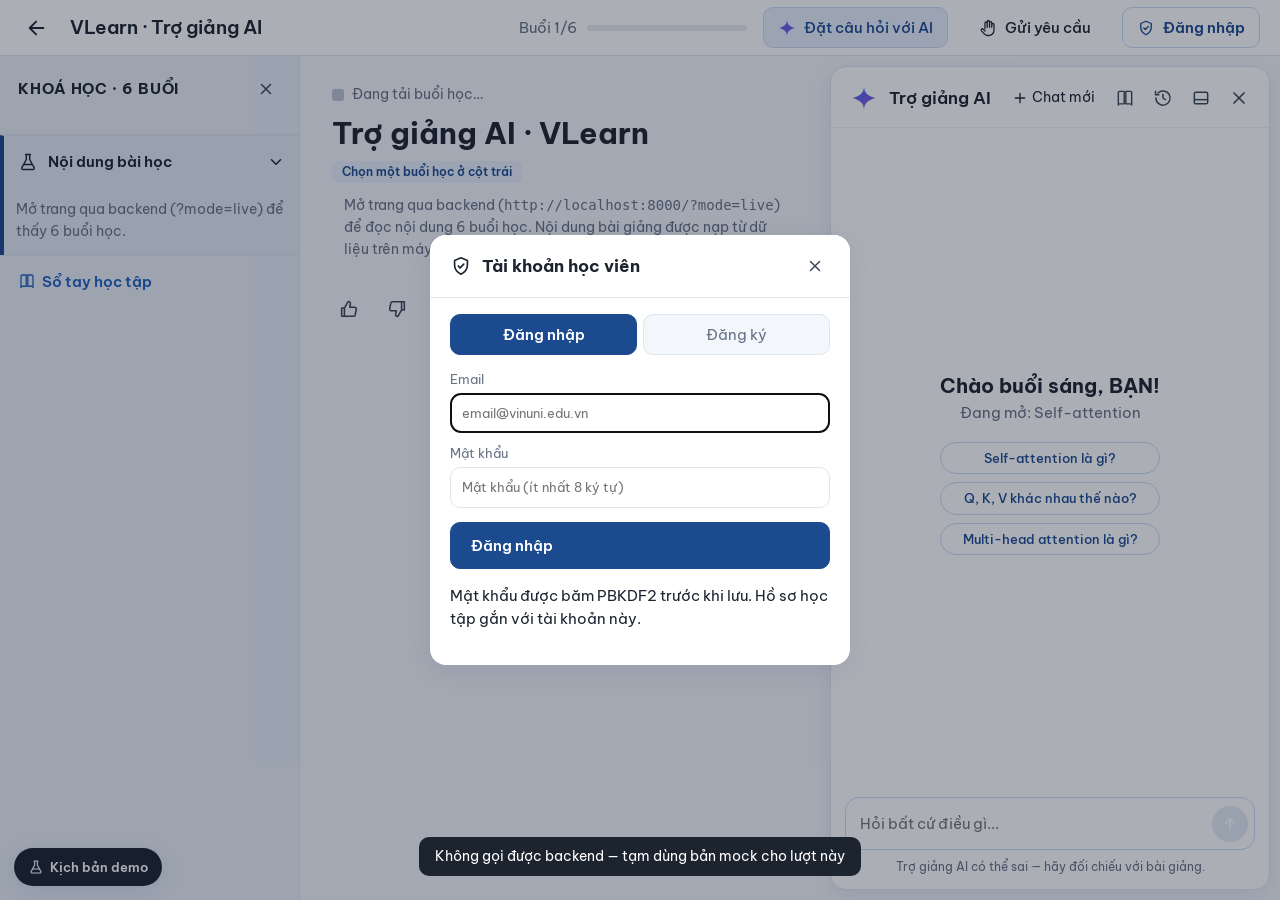
==== commit 5b4f5f03: "Update system prompt and sync project improvements" ====
--- a/frontend/index.html
+++ b/frontend/index.html
@@ -167,6 +167,6 @@
   <script src="js/api.js"></script>
   <script src="js/app.js"></script>
   <script src="js/auth.js"></script>
-  <script src="js/lessons.js"></script>
+  <script src="js/lessons.js?v=2"></script>
 </body>
 </html>
